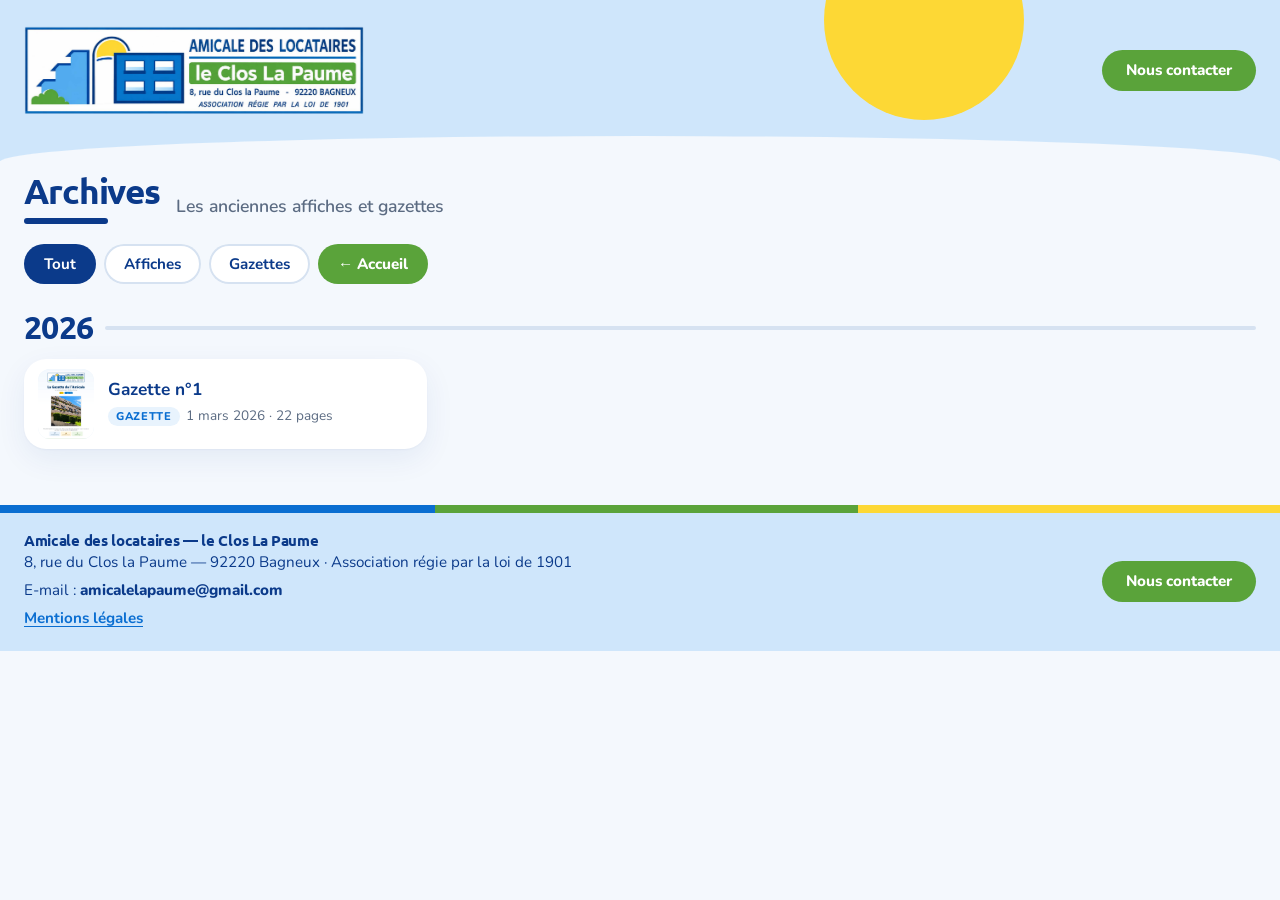
==== archives.html @ c281f666 "Mise à jour du site – 10/11/2026 13:58" ====
<!doctype html>
<html lang="fr">
<head>
  <meta charset="utf-8">
  <meta name="viewport" content="width=device-width, initial-scale=1">
  <title>Archives – Amicale des locataires Le Clos La Paume</title>
  <meta name="description" content="Archives du site de l'Amicale des locataires du Clos La Paume : anciennes affiches et gazettes.">
  <link rel="icon" type="image/png" sizes="32x32" href="assets/icone-32.png?v=2">
  <link rel="icon" type="image/png" sizes="512x512" href="assets/icone.png?v=2">
  <link rel="apple-touch-icon" href="assets/icone-180.png?v=2">
  <link rel="preconnect" href="https://fonts.googleapis.com">
  <link rel="preconnect" href="https://fonts.gstatic.com" crossorigin>
  <link href="https://fonts.googleapis.com/css2?family=Ubuntu:wght@500;700&family=Nunito:wght@400;600;700;800&display=swap" rel="stylesheet">
  <link rel="stylesheet" href="style.css?v=25">
</head>
<body>
  <header class="site-header site-header-compact">
    <div class="header-sky" aria-hidden="true"><span class="sun"></span></div>
    <div class="wrap">
      <a class="logo-card logo-lien" href="index.html" aria-label="Retour à l'accueil du site">
        <img src="assets/logo.png?v=transp1" alt="Amicale des locataires le Clos La Paume – Bagneux" width="1600" height="534">
      </a>
      <button class="btn btn-contact header-contact" id="contact-nav" type="button">Nous contacter</button>
    </div>
  </header>

  <main class="page-archives wrap">
    <div class="archives-haut">
      <div class="archives-titre">
    <div class="section-head">
      <h1 class="pill pill-navy">Archives</h1>
      <p class="section-note">Les anciennes affiches et gazettes</p>
    </div>
    <div class="filtres" role="tablist" aria-label="Filtrer les archives">
      <button class="filtre is-active" data-filtre="tout" role="tab" aria-selected="true">Tout</button>
      <button class="filtre" data-filtre="affiche" role="tab" aria-selected="false">Affiches</button>
      <button class="filtre" data-filtre="gazette" role="tab" aria-selected="false">Gazettes</button>
      <a class="btn btn-contact btn-filtre" href="index.html">&larr; Accueil</a>
    </div>
      </div>
    </div>

    <div id="liste-archives"></div>
  </main>

  <footer class="footer">
    <div class="wrap footer-inner">
      <div>
        <p class="footer-name">Amicale des locataires — le Clos La Paume</p>
        <p>8, rue du Clos la Paume — 92220 Bagneux · Association régie par la loi de 1901</p>
        <p class="footer-mail">E-mail : <span class="email-texte">amicalelapaume@gmail.com</span></p>
        <p class="footer-liens"><a href="mentions-legales.html">Mentions légales</a></p>
      </div>
      <button class="btn btn-contact" id="contact-footer" type="button">Nous contacter</button>
    </div>
  </footer>

  <dialog id="viewer" class="viewer" aria-label="Lecteur de document">
    <div class="viewer-barre">
      <nav class="viewer-nav" aria-label="Navigation du site">
        <a class="viewer-btn viewer-accueil" href="index.html">&larr; Accueil</a>
      </nav>
      <p class="viewer-titre" id="viewer-titre"></p>
      <span class="viewer-compteur" id="viewer-compteur" aria-live="polite"></span>
      <button class="viewer-btn" id="viewer-zoom" type="button" aria-pressed="false">
        <svg viewBox="0 0 24 24" width="18" height="18" aria-hidden="true" fill="currentColor"><path d="M10 4a6 6 0 0 1 4.8 9.6l4.8 4.8-1.4 1.4-4.8-4.8A6 6 0 1 1 10 4Zm0 2a4 4 0 1 0 0 8 4 4 0 0 0 0-8Zm-1 1.5h2V9h1.5v2H11v1.5H9V11H7.5V9H9V7.5Z"/></svg>
        <span class="viewer-long">Zoom</span>
      </button>
      <select class="viewer-btn viewer-niveau" id="viewer-niveau" aria-label="Niveau de zoom">
        <option value="0">Ajusté</option>
        <option value="100">100 %</option>
        <option value="125">125 %</option>
        <option value="150">150 %</option>
        <option value="200">200 %</option>
        <option value="250">250 %</option>
        <option value="300">300 %</option>
        <option value="400">400 %</option>
      </select>
      <a class="viewer-btn" id="viewer-pdf" href="#" download hidden aria-label="Télécharger le PDF"><span class="viewer-long">Télécharger (</span>PDF<span class="viewer-long">)</span></a>
      <button class="viewer-btn viewer-fermer" id="viewer-fermer" type="button" aria-label="Fermer le lecteur">&times;</button>
    </div>
    <div class="viewer-scene">
      <button class="car-fleche car-prec viewer-fleche" id="viewer-prec" type="button" aria-label="Page précédente">&#8249;</button>
      <div class="viewer-defile" id="viewer-defile"><img id="viewer-img" alt="" decoding="async"></div>
      <button class="car-fleche car-suiv viewer-fleche" id="viewer-suiv" type="button" aria-label="Page suivante">&#8250;</button>
    </div>
    <div class="viewer-vignettes" id="viewer-vignettes" aria-label="Pages du document" hidden></div>
  </dialog>


  <dialog id="contact-fenetre" class="contact-fenetre" aria-labelledby="contact-titre">
    <button class="fermer" type="button" aria-label="Fermer">×</button>
    <h2 id="contact-titre">Nous contacter</h2>
    <p>Écrivez à l'amicale à cette adresse&nbsp;:</p>
    <div class="email-boite">
      <input id="contact-email" class="email-champ" type="text" readonly value="amicalelapaume@gmail.com" aria-label="Adresse e-mail de l'amicale">
      <button id="contact-copier" class="btn btn-primary" type="button">Copier</button>
    </div>
    <p id="contact-copie-ok" class="copie-ok" role="status" aria-live="polite"></p>
    <a id="contact-ecrire" class="btn btn-contact" href="mailto:amicalelapaume@gmail.com">Écrire un e-mail</a>
    <p class="contact-aide">Le bouton « Écrire un e-mail » ouvre votre messagerie. Si rien ne se passe, copiez l'adresse et collez-la dans votre messagerie habituelle (Gmail, Outlook…).</p>
  </dialog>

  <script src="data/content.js?v=20261105175135"></script>
  <script src="commun.js?v=9"></script>
  <script src="visionneuse.js?v=11"></script>
  <script src="contact.js?v=11"></script>
  <script src="archives.js?v=11"></script>
</body>
</html>
---- style.css ----
/* Amicale des locataires – le Clos La Paume
   Couleurs reprises du logo */
:root {
  --navy: #0b3a8a;
  --navy-deep: #082a66;
  --blue: #0a6ed1;
  --sky: #5aa9e9;
  --sky-pale: #e8f3fd;
  --green: #5aa33a;
  --green-deep: #468a2a;
  --sun: #fdd835;
  --ink: #16233b;
  --muted: #5b6b82;
  --bg: #f6f9fd;
  --card: #ffffff;
  --line: #dbe6f3;
  --radius: 18px;
  --shadow: 0 1px 2px rgba(11, 58, 138, .06), 0 8px 24px rgba(11, 58, 138, .08);
  --shadow-hover: 0 2px 4px rgba(11, 58, 138, .08), 0 16px 40px rgba(11, 58, 138, .16);
}

* { box-sizing: border-box; }
html { scroll-behavior: smooth; scroll-padding-top: 84px; }
body {
  margin: 0;
  font-family: "Nunito", system-ui, -apple-system, "Segoe UI", sans-serif;
  color: var(--ink);
  background: var(--bg);
  line-height: 1.6;
  -webkit-font-smoothing: antialiased;
}
img { max-width: 100%; display: block; }
a { color: var(--blue); }
h1, h2, h3 { font-family: "Ubuntu", "Nunito", sans-serif; line-height: 1.2; margin: 0; }
.wrap { width: min(1160px, 100% - 32px); margin-inline: auto; }

.skip { position: absolute; left: -999px; top: 8px; background: var(--navy); color: #fff; padding: 8px 14px; border-radius: 8px; z-index: 100; }
.skip:focus { left: 8px; }

/* ---------- En-tête ---------- */
.site-header {
  position: relative;
  padding: 40px 0 36px;
  background: linear-gradient(180deg, #d9ecfc 0%, #eef6fe 60%, var(--bg) 100%);
  overflow: hidden;
}
.header-sky { position: absolute; inset: 0; pointer-events: none; }
.sun {
  position: absolute; right: -80px; top: -110px; width: 320px; height: 320px; border-radius: 50%;
  background: radial-gradient(circle, rgba(253, 216, 53, .55) 0%, rgba(253, 216, 53, .18) 45%, transparent 70%);
}
.logo-card {
  position: relative;
  margin: 0 auto;
  max-width: 980px;
  background: #fff;
  border-radius: 22px;
  padding: clamp(10px, 2vw, 18px);
  box-shadow: var(--shadow);
}
.logo-card img { width: 100%; height: auto; }

/* ---------- Navigation ---------- */
.nav {
  position: sticky; top: 0; z-index: 20;
  background: rgba(255, 255, 255, .86);
  backdrop-filter: saturate(1.4) blur(12px);
  -webkit-backdrop-filter: saturate(1.4) blur(12px);
  border-bottom: 1px solid var(--line);
}
.nav-inner { display: flex; align-items: center; justify-content: space-between; gap: 12px; min-height: 64px; }
.nav-links { display: flex; gap: 4px; list-style: none; margin: 0; padding: 0; flex-wrap: wrap; }
.nav-links a {
  display: block; padding: 8px 14px; border-radius: 999px;
  font-weight: 700; color: var(--navy); text-decoration: none;
  transition: background .2s, color .2s;
}
.nav-links a:hover, .nav-links a.is-current { background: var(--sky-pale); color: var(--blue); }

.btn {
  display: inline-flex; align-items: center; gap: 8px;
  padding: 10px 18px; border-radius: 999px; border: 0;
  font: 800 .95rem/1 "Nunito", sans-serif; text-decoration: none; cursor: pointer;
  transition: transform .15s, box-shadow .2s, background .2s;
}
.btn svg { width: 18px; height: 18px; fill: currentColor; }
.btn-contact { background: var(--green); color: #fff; box-shadow: 0 6px 16px rgba(90, 163, 58, .35); white-space: nowrap; }
.btn-contact:hover { background: var(--green-deep); transform: translateY(-1px); }
.btn-light { background: #fff; color: var(--navy); box-shadow: none; }
.btn-light:hover { background: var(--sun); color: var(--navy-deep); }
.btn-outline { background: transparent; color: var(--navy); box-shadow: inset 0 0 0 2px var(--line); }
.btn-outline:hover { box-shadow: inset 0 0 0 2px var(--blue); color: var(--blue); }
.btn-primary { background: var(--blue); color: #fff; }
.btn-primary:hover { background: var(--navy); }
:focus-visible { outline: 3px solid var(--sun); outline-offset: 2px; }

/* ---------- Bandeau ---------- */
.bandeau {
  background: var(--sun); color: var(--navy-deep);
  text-align: center; font-weight: 800; padding: 10px 16px;
}

/* ---------- Accueil ---------- */
.intro { margin-top: 36px; }
.intro-card {
  background: var(--card); border-radius: var(--radius); box-shadow: var(--shadow);
  padding: clamp(22px, 4vw, 40px);
  border-left: 6px solid var(--green);
}
.intro-card h2 { color: var(--navy); font-size: clamp(1.5rem, 3vw, 2rem); }
.intro-sub { margin: 6px 0 0; color: var(--blue); font-weight: 700; font-size: 1.1rem; }
.intro-sub:empty { display: none; }
.intro-texte { margin-top: 14px; color: var(--ink); max-width: 75ch; }
.intro-texte p { margin: 0 0 .8em; }
.intro-texte p:last-child { margin-bottom: 0; }

/* ---------- Sections ---------- */
.section { padding: 56px 0; }
.section.wrap { padding-inline: 0; }
.section-tint { background: linear-gradient(180deg, var(--sky-pale), #f3f8fe); }
.section-head { display: flex; align-items: baseline; flex-wrap: wrap; gap: 8px 16px; margin-bottom: 28px; }
.pill {
  display: inline-block; color: #fff; font-size: clamp(1.4rem, 3vw, 1.9rem);
  padding: 8px 22px 10px; border-radius: 14px;
}
.pill-green { background: var(--green); }
.pill-blue { background: var(--blue); }
.pill-navy { background: var(--navy); }
.pill-important { background: var(--sun); color: var(--navy-deep); }
.section-note { margin: 0; color: var(--muted); font-weight: 600; }

.vide {
  background: var(--card); border: 2px dashed var(--line); border-radius: var(--radius);
  padding: 32px; text-align: center; color: var(--muted); font-weight: 600;
}

/* ---------- Affiches : ouvertes, les unes sous les autres ---------- */
.liste-affiches { display: flex; flex-direction: column; align-items: center; gap: 40px; }
.affiche {
  width: 100%; max-width: 900px;
  background: var(--card); border-radius: 22px; box-shadow: var(--shadow);
  overflow: hidden;
}
.affiche-tete { padding: 20px 24px 16px; border-top: 6px solid var(--green); }
.affiche-tete h3 { font-size: clamp(1.25rem, 2.6vw, 1.6rem); color: var(--navy); margin-top: 2px; }
.affiche-tete p { margin: 6px 0 0; color: var(--muted); }
.affiche-visuel { background: #eef4fb; display: flex; flex-direction: column; gap: 6px; }
.affiche-page { display: block; width: 100%; padding: 0; border: 0; background: none; cursor: zoom-in; }
.affiche-page img { width: 100%; height: auto; display: block; }
.affiche-objet { display: block; width: 100%; height: min(1200px, 130vw); border: 0; }
.affiche-pdf {
  display: flex; flex-direction: column; align-items: center; justify-content: center; gap: 10px;
  min-height: 260px; text-decoration: none; font-weight: 800; color: var(--navy);
}
.affiche-actions { display: flex; flex-wrap: wrap; gap: 10px; padding: 14px 24px 18px; }
.btn-ecran svg { width: 18px; height: 18px; }
.date { font-size: .85rem; font-weight: 700; color: var(--green-deep); text-transform: uppercase; letter-spacing: .04em; }

/* ---------- Flèches (visualiseur) ---------- */
.car-fleche {
  position: absolute; top: 50%; transform: translateY(-50%); z-index: 2;
  width: 48px; height: 48px; border-radius: 50%; border: 0; cursor: pointer;
  background: rgba(255, 255, 255, .94); color: var(--navy); font: 400 2rem/1 "Nunito", sans-serif;
  padding: 0 0 4px; box-shadow: 0 4px 14px rgba(11, 58, 138, .28);
  transition: background .2s, opacity .2s, transform .15s;
}
.car-fleche:hover:not(:disabled) { background: var(--sun); }
.car-fleche:active:not(:disabled) { transform: translateY(-50%) scale(.94); }
.car-fleche:disabled { opacity: .3; cursor: default; }
.car-prec { left: 12px; }
.car-suiv { right: 12px; }

/* ---------- Visualiseur plein écran ---------- */
html.viewer-ouvert { overflow: hidden; }
.viewer {
  border: 0; padding: 0; margin: 0; width: 100vw; max-width: none; height: 100vh; height: 100dvh; max-height: none;
  background: #071a3d; color: #fff; overflow: hidden;
}
.viewer[open] { display: flex; flex-direction: column; }
.viewer::backdrop { background: #071a3d; }
.viewer-barre { flex: none; display: flex; align-items: center; gap: 10px; padding: 10px 14px; background: var(--navy-deep); }
.viewer-titre { flex: 1; min-width: 0; margin: 0; font: 700 1.05rem "Ubuntu", sans-serif; white-space: nowrap; overflow: hidden; text-overflow: ellipsis; }
.viewer-compteur { font-weight: 800; color: var(--sun); white-space: nowrap; }
.viewer-btn {
  display: inline-flex; align-items: center; gap: 6px; flex: none; cursor: pointer; text-decoration: none;
  font: 800 .88rem/1 "Nunito", sans-serif; color: #fff; background: rgba(255, 255, 255, .14);
  border: 0; border-radius: 999px; padding: 10px 14px; transition: background .2s;
}
.viewer-nav { flex: none; display: flex; gap: 6px; }
.viewer-btn:hover { background: rgba(255, 255, 255, .26); }
.viewer-btn[aria-pressed="true"] { background: var(--sun); color: var(--navy-deep); }
.viewer-btn[hidden] { display: none; }
.viewer-fermer { width: 40px; height: 40px; padding: 0 0 3px; justify-content: center; font-size: 1.7rem; }
.viewer-scene { position: relative; flex: 1; min-height: 0; display: flex; }
.viewer-defile {
  flex: 1; min-width: 0; min-height: 0; overflow: auto; display: flex; align-items: center; justify-content: center;
  padding: 12px 68px; -webkit-overflow-scrolling: touch;
}
.viewer-defile img {
  display: block; max-width: 100%; max-height: 100%; width: auto; height: auto; object-fit: contain;
  background: #fff; border-radius: 4px; box-shadow: 0 10px 40px rgba(0, 0, 0, .45); cursor: zoom-in;
}
.viewer.zoom .viewer-defile { display: block; }
.viewer.zoom .viewer-defile img { max-width: none; max-height: none; width: calc(var(--zoom, 200) * 1%); cursor: zoom-out; margin: 0 auto; }
.viewer-niveau { appearance: auto; padding: 9px 10px; }
.viewer-niveau option { color: #000; }
.viewer-fleche { width: 52px; height: 52px; font-size: 2.2rem; }
.viewer-fleche[hidden] { display: none; }
.viewer .car-prec { left: 10px; }
.viewer .car-suiv { right: 10px; }
.viewer-vignettes { flex: none; display: flex; gap: 8px; overflow-x: auto; padding: 8px 14px; background: var(--navy-deep); }
.viewer-vignettes[hidden] { display: none; }
.viewer-vignettes button {
  flex: none; width: 44px; height: 60px; padding: 0; overflow: hidden; cursor: pointer;
  border: 3px solid transparent; border-radius: 6px; background: #fff; opacity: .65; transition: opacity .2s, border-color .2s;
}
.viewer-vignettes button:hover { opacity: 1; }
.viewer-vignettes button.is-active { border-color: var(--sun); opacity: 1; }
.viewer-vignettes img { width: 100%; height: 100%; object-fit: cover; object-position: top; display: block; }

/* ---------- Gazette ---------- */
.gazette-une {
  display: grid; grid-template-columns: auto 1fr; gap: 28px; align-items: center;
  background: var(--card); border-radius: 22px; box-shadow: var(--shadow);
  padding: clamp(20px, 3vw, 32px); margin-bottom: 24px;
}
.gazette-badge {
  font-size: .8rem; font-weight: 800; text-transform: uppercase; letter-spacing: .08em;
  color: var(--navy-deep); background: var(--sun); padding: 4px 10px; border-radius: 999px;
  display: inline-block; margin-bottom: 8px;
}
.gazette-une h3 { font-size: clamp(1.3rem, 3vw, 1.8rem); color: var(--navy); }
.gazette-couv, .gazette-mini {
  display: block; padding: 0; border: 0; background: #fff; cursor: pointer; overflow: hidden; flex: none;
  box-shadow: 0 10px 24px rgba(11, 58, 138, .22); border-top: 8px solid var(--blue);
  transition: transform .2s, box-shadow .2s;
}
.gazette-couv { width: 150px; border-radius: 10px; }
.gazette-mini { width: 64px; border-radius: 6px; border-top-width: 5px; }
.gazette-couv:hover, .gazette-mini:hover { transform: translateY(-3px) rotate(-1deg); box-shadow: 0 14px 30px rgba(11, 58, 138, .3); }
.gazette-couv img, .gazette-mini img { width: 100%; height: auto; display: block; }
.gazette .liens { flex-wrap: wrap; }
.lien-bouton { white-space: nowrap; padding: 0; border: 0; background: none; font: inherit; font-weight: 700; color: var(--blue); cursor: pointer; }
.lien-bouton:hover { text-decoration: underline; }
.gazette-une p { margin: 8px 0 0; color: var(--muted); }
.actions { display: flex; flex-wrap: wrap; gap: 10px; margin-top: 16px; }
.journal {
  width: 120px; aspect-ratio: 3 / 4; border-radius: 10px; position: relative;
  background: #fff; box-shadow: 0 10px 24px rgba(11, 58, 138, .18);
  border-top: 14px solid var(--blue); display: grid; place-items: center; color: var(--navy);
  font: 700 1.6rem "Ubuntu", sans-serif;
}
.journal::after {
  content: ""; position: absolute; left: 14px; right: 14px; bottom: 16px; height: 22px;
  background: repeating-linear-gradient(180deg, var(--line) 0 3px, transparent 3px 8px);
}
.journal small { position: absolute; top: 8px; font: 800 .6rem "Nunito", sans-serif; letter-spacing: .1em; color: var(--green-deep); }
.grid-gazettes { display: grid; grid-template-columns: repeat(auto-fill, minmax(240px, 1fr)); gap: 18px; }
.gazette {
  background: var(--card); border-radius: var(--radius); box-shadow: var(--shadow);
  padding: 18px; display: flex; gap: 14px; align-items: flex-start;
  transition: transform .2s, box-shadow .2s;
}
.gazette:hover { transform: translateY(-2px); box-shadow: var(--shadow-hover); }
.gazette .journal { width: 56px; border-top-width: 8px; font-size: .95rem; border-radius: 6px; flex: none; }
.gazette .journal::after, .gazette .journal small { display: none; }
.gazette h3 { font-size: 1.02rem; color: var(--navy); }
.gazette .liens { display: flex; gap: 12px; margin-top: 6px; font-weight: 700; font-size: .92rem; }
.gazette .liens a { text-decoration: none; }
.gazette .liens a:hover { text-decoration: underline; }

/* ---------- Archives ---------- */
.filtres { display: flex; gap: 8px; margin-bottom: 22px; flex-wrap: wrap; }
.filtre {
  font: 700 .95rem "Nunito", sans-serif; padding: 8px 16px; border-radius: 999px; cursor: pointer;
  border: 2px solid var(--line); background: #fff; color: var(--navy);
}
.filtre.is-active { background: var(--navy); border-color: var(--navy); color: #fff; }
.annee { margin: 26px 0 12px; font-size: 1.1rem; color: var(--navy); display: flex; align-items: center; gap: 12px; }
.annee::after { content: ""; flex: 1; height: 2px; background: var(--line); }
.liste-archives { display: grid; grid-template-columns: repeat(auto-fill, minmax(300px, 1fr)); gap: 12px; }
.archive {
  display: flex; align-items: center; gap: 14px; background: var(--card);
  border-radius: 14px; padding: 10px 14px; box-shadow: var(--shadow);
  text-decoration: none; color: inherit; transition: box-shadow .2s;
}
.archive:hover { box-shadow: var(--shadow-hover); }
.archive-vignette {
  width: 48px; height: 60px; border-radius: 8px; flex: none; overflow: hidden;
  background: var(--sky-pale); display: grid; place-items: center; color: var(--navy);
  font: 800 .7rem "Nunito", sans-serif;
}
.archive-vignette img { width: 100%; height: 100%; object-fit: cover; }
.archive-vignette.is-gazette { background: var(--blue); color: #fff; }
.archive strong { display: block; color: var(--navy); line-height: 1.3; }
.archive .meta { font-size: .85rem; color: var(--muted); }
.tag { font-size: .7rem; font-weight: 800; text-transform: uppercase; letter-spacing: .06em; padding: 2px 8px; border-radius: 999px; margin-right: 6px; }
.tag-affiche { background: #e4f3dc; color: var(--green-deep); }
.tag-gazette { background: var(--sky-pale); color: var(--blue); }

/* ---------- Pied de page ---------- */
.footer { background: var(--navy); color: #dbe7fb; padding: 36px 0; margin-top: 24px; }
.footer-inner { display: flex; justify-content: space-between; align-items: center; gap: 20px; flex-wrap: wrap; }
.footer p { margin: 2px 0; }
.footer-name { font: 700 1.1rem "Ubuntu", sans-serif; color: #fff; }
.footer-small { font-size: .9rem; opacity: .85; }
.footer-small:empty { display: none; }

/* ---------- Fenêtre « Nous contacter » ---------- */
.footer-mail { margin-top: 8px !important; }
.footer-mail .email-texte { font-weight: 800; color: #fff; user-select: all; -webkit-user-select: all; }
.contact-fenetre {
  width: min(480px, calc(100% - 32px)); border: 0; border-radius: 22px; padding: 28px 26px 24px;
  box-shadow: 0 24px 70px rgba(8, 26, 60, .35); color: var(--ink); overflow: visible;
  border-top: 8px solid var(--green);
}
.contact-fenetre::backdrop { background: rgba(8, 26, 60, .6); }
.contact-fenetre h2 { color: var(--navy); font-size: 1.5rem; margin-bottom: 6px; }
.contact-fenetre p { margin: 6px 0; }
.email-boite { display: flex; gap: 8px; margin: 12px 0 4px; flex-wrap: wrap; }
.email-champ {
  flex: 1 1 200px; min-width: 0; font: 800 1.1rem "Nunito", sans-serif; color: var(--navy);
  background: var(--sky-pale); border: 2px solid var(--line); border-radius: 12px; padding: 10px 12px;
  user-select: all; -webkit-user-select: all;
}
.email-champ:focus { outline: none; border-color: var(--blue); }
.copie-ok { min-height: 1.4em; font-weight: 700; color: var(--green-deep); font-size: .92rem; }
.contact-fenetre .btn-contact { margin-top: 6px; }
.contact-aide { font-size: .85rem; color: var(--muted); margin-top: 14px !important; }
.fermer {
  position: absolute; top: 10px; right: 10px; width: 38px; height: 38px; border-radius: 50%;
  border: 0; background: var(--sky-pale); color: var(--navy); font-size: 1.5rem; line-height: 1; cursor: pointer;
}
.fermer:hover { background: var(--line); }

/* ---------- Page mentions légales ---------- */
.site-header-compact { padding: 22px 0 18px; }
.logo-lien { display: block; max-width: 520px; }
.nav-retour { font-weight: 800; color: var(--navy); text-decoration: none; padding: 8px 14px; border-radius: 999px; }
.nav-retour:hover { background: var(--sky-pale); color: var(--blue); }
.legal { padding: 40px 0 24px; max-width: 860px; }
.legal .pill { margin-bottom: 8px; }
.legal-maj { margin: 0 0 22px; color: var(--muted); font-weight: 600; }
.legal-bloc { background: var(--card); border-radius: var(--radius); box-shadow: var(--shadow); padding: 22px 26px; margin-bottom: 18px; border-left: 6px solid var(--green); }
.legal-bloc h2 { font-size: 1.25rem; color: var(--navy); margin-bottom: 10px; }
.legal-bloc p { margin: 0 0 .7em; }
.legal-bloc p:last-child { margin-bottom: 0; }
.legal-liste { margin: 0 0 .8em; padding-left: 1.2em; }
.legal-liste li { margin: .25em 0; }

/* ---------- Pied de page : liens ---------- */
.footer-liens { margin-top: 10px !important; }
.footer-liens a { color: #dbe7fb; font-weight: 700; text-underline-offset: 3px; }
.footer-liens a:hover { color: var(--sun); }

/* ---------- Mobile ---------- */
@media (max-width: 640px) {
  .site-header { padding: 20px 0 22px; }
  .nav-inner { min-height: 56px; }
  .nav-links a { padding: 6px 10px; font-size: .92rem; }
  .gazette-une { grid-template-columns: 1fr; }
  .gazette-une .journal { width: 90px; }
  .liste-archives { grid-template-columns: 1fr; }
  .affiche-tete { padding: 16px 16px 12px; }
  .car-fleche { width: 42px; height: 42px; font-size: 1.7rem; }
  .car-prec { left: 6px; }
  .car-suiv { right: 6px; }
  .viewer-barre { gap: 8px; padding: 8px 10px; flex-wrap: wrap; }
  .viewer-nav { width: 100%; gap: 5px; }
  .viewer-nav .viewer-btn { padding: 8px 10px; font-size: .82rem; }
  .viewer-titre { font-size: .95rem; }
  .viewer-btn { padding: 9px 11px; }
  .viewer-long { display: none; }
  .viewer-defile { padding: 8px; }
  .viewer .viewer-fleche { width: 42px; height: 42px; font-size: 1.8rem; background: rgba(255, 255, 255, .8); }
  .viewer .car-prec { left: 6px; }
  .viewer .car-suiv { right: 6px; }
  .gazette-couv { width: 120px; }
  .affiche-actions { padding: 12px 16px 16px; }
}
@media (max-width: 480px) {
  .nav-links a { padding: 6px 8px; }
  #contact-nav { padding: 10px; }
  #contact-nav .lbl { position: absolute; width: 1px; height: 1px; overflow: hidden; clip: rect(0 0 0 0); }
}
@media (prefers-reduced-motion: reduce) {
  html { scroll-behavior: auto; }
  * { transition: none !important; }
}


/* ---------- Information importante ---------- */
.important { padding-top: 28px; }
.important .liste-affiches {
  background: linear-gradient(135deg, #fff8cf, #ffeb7a); border: 2px solid var(--sun);
  border-radius: 28px; padding: 22px; box-shadow: var(--shadow);
}
.important .affiche-tete { border-top-color: var(--sun); }

/* ---------- Lien vers les archives ---------- */
.archives-carte {
  display: flex; align-items: center; gap: 18px; flex-wrap: wrap; text-decoration: none;
  background: var(--navy); color: #fff; border-radius: 22px; padding: 20px 26px; box-shadow: var(--shadow);
  transition: transform .15s, box-shadow .2s;
}
.archives-carte:hover { transform: translateY(-2px); box-shadow: var(--shadow-hover); }
.archives-carte .pill { background: var(--sun); color: var(--navy-deep); }
.archives-texte { display: flex; flex-direction: column; flex: 1; min-width: 220px; gap: 2px; }
.archives-texte span { color: #dbe7fb; font-size: .92rem; }
.archives-fleche { font-size: 1.8rem; font-weight: 800; color: var(--sun); }

/* ---------- Page Archives ---------- */
.page-archives { padding-top: 28px; padding-bottom: 50px; min-height: 55vh; }
.nav-retour { font-weight: 800; color: var(--navy); text-decoration: none; }
.nav-retour:hover { color: var(--blue); }
@media (max-width: 640px) {
  .important .liste-affiches { padding: 10px; border-radius: 20px; }
}

.affiche-canvas { display: block; width: 100%; height: auto; }
.affiche-chargement { padding: 40px 20px; text-align: center; color: var(--muted); font-weight: 700; }
.nav-links a.is-current { background: var(--sky); color: var(--blue); }
.nav-links a.nav-important { background: var(--sun); color: var(--navy-deep); }
.nav-links a.nav-important:hover { background: #ffe34d; }


/* =====================================================================
   Design v2
   ===================================================================== */
/* En-tête compact */
.site-header { padding: 22px 0 18px; }
.site-header .logo-card { max-width: 520px; padding: 10px 14px; border-radius: 18px; }
.sun { width: 260px; height: 260px; top: -100px; }

/* Titres de section : texte + filet de couleur */
.pill {
  background: none !important; color: var(--navy) !important; padding: 0; border-radius: 0;
  font-weight: 700; letter-spacing: -.01em;
}
.pill::after { content: ""; display: block; width: 64px; height: 5px; border-radius: 3px; margin-top: 8px; background: var(--navy); }
.pill-green::after { background: var(--green); }
.pill-blue::after { background: var(--blue); }
.pill-navy::after { background: var(--navy); }
.pill-important::after { background: var(--sun); width: 88px; }
.section-head { align-items: flex-end; margin-bottom: 26px; }
.section-note { padding-bottom: 4px; }

/* Bienvenue en deux colonnes */
.intro { margin-top: 28px; }
.intro-grid { display: grid; grid-template-columns: minmax(0, 1.6fr) minmax(280px, 1fr); gap: 22px; align-items: stretch; }
.intro-aside { display: flex; flex-direction: column; gap: 16px; }
.aside-card {
  background: var(--card); border-radius: var(--radius); box-shadow: var(--shadow);
  padding: 20px 22px; border-top: 5px solid var(--blue);
}
.aside-card h3 { color: var(--navy); font-size: 1.15rem; margin-bottom: 6px; }
.aside-contact { border-top-color: var(--green); }
.aside-mail { margin: 0 0 12px; font-weight: 800; color: var(--blue); word-break: break-all; user-select: all; -webkit-user-select: all; }
.aside-gazette { display: flex; gap: 16px; align-items: center; flex: 1; }
.aside-gazette[hidden] { display: none; }
.aside-gazette p { margin: 4px 0 12px; color: var(--muted); font-size: .92rem; }
.aside-couv {
  flex: none; width: 92px; padding: 0; border: 0; background: #fff; cursor: pointer; overflow: hidden;
  border-radius: 8px; border-top: 6px solid var(--blue); box-shadow: 0 8px 20px rgba(11, 58, 138, .25);
  transition: transform .2s;
}
.aside-couv:hover { transform: translateY(-3px) rotate(-1deg); }
.aside-couv img { width: 100%; height: auto; display: block; }
.aside-gazette .gazette-badge { margin-bottom: 4px; }

/* Affiches plus posées */
.affiche {
  max-width: 780px; overflow: clip; border: 1px solid var(--line);
  box-shadow: 0 1px 2px rgba(11, 58, 138, .05), 0 14px 34px rgba(11, 58, 138, .10);
}
.affiche-actions {
  position: sticky; bottom: 0; z-index: 3;
  background: rgba(255, 255, 255, .94); backdrop-filter: blur(8px); -webkit-backdrop-filter: blur(8px);
  border-top: 1px solid var(--line); padding: 12px 20px;
}
.liste-affiches { gap: 44px; }

/* Apparition douce */
@media (prefers-reduced-motion: no-preference) {
  .reveal { opacity: 0; transform: translateY(16px); transition: opacity .6s ease, transform .6s ease; }
  .reveal.is-visible { opacity: 1; transform: none; }
}

/* Pied de page : bande aux couleurs du logo */
.footer { position: relative; padding-top: 44px; margin-top: 40px; }
.footer::before {
  content: ""; position: absolute; left: 0; right: 0; top: 0; height: 6px;
  background: linear-gradient(90deg, var(--blue) 0 34%, var(--green) 34% 67%, var(--sun) 67% 100%);
}

@media (max-width: 820px) {
  .intro-grid { grid-template-columns: 1fr; }
  .site-header .logo-card { max-width: 380px; }
  .aside-gazette { flex: none; }
}
.aside-gazette .btn { margin: 0 6px 6px 0; }
.aside-gazette > div { min-width: 0; }
.archives-contact { margin-top: 48px; max-width: 440px; }

/* Archives : titre à gauche, encart contact à droite */
.archives-haut { display: grid; grid-template-columns: minmax(0, 1fr); gap: 24px; align-items: start; margin-bottom: 8px; }
.archives-haut .section-head { margin-bottom: 20px; }
.archives-haut .filtres { margin-bottom: 0; }
@media (max-width: 820px) { .archives-haut { grid-template-columns: 1fr; } }

/* Bouton « Nous contacter » à droite de la barre de liens */
.nav-contact { flex: none; margin-left: auto; padding: 10px 20px; font-size: .95rem; cursor: pointer; border: 0; }
@media (max-width: 480px) { .nav-contact { padding: 8px 12px; font-size: .85rem; } }

/* Texte de secours quand le logo est supprime */
.logo-card .logo-texte { display: block; padding: 6px 4px; font-family: Ubuntu, sans-serif; font-weight: 700; font-size: 1.5rem; color: #0b3a8a; line-height: 1.2; }


/* =====================================================================
   Design v3 – version modernisée (surcharge : tout se règle ici)
   ===================================================================== */
:root {
  --radius: 26px;
  --bg: #f4f8fd;
  --shadow: 0 1px 2px rgba(11, 58, 138, .04), 0 10px 30px rgba(11, 58, 138, .07);
  --shadow-hover: 0 2px 6px rgba(11, 58, 138, .06), 0 22px 50px rgba(11, 58, 138, .16);
  --ease: cubic-bezier(.2, .7, .2, 1);
}
body { font-size: 1.08rem; background: var(--bg); }
h1, h2, h3 { letter-spacing: -.02em; }
.wrap { width: min(1180px, 100% - 40px); }

/* ---------- En-tête : grand aplat marine, soleil et colline du logo ---------- */
.site-header, .site-header-compact {
  background: var(--navy); padding: clamp(36px, 6vw, 72px) 0 clamp(64px, 9vw, 120px);
}
.site-header::before {            /* colline verte */
  content: ""; position: absolute; left: -6vw; bottom: -25vw; width: 34vw; height: 34vw; border-radius: 50%;
  background: var(--green); pointer-events: none;
}
.site-header::after {             /* vague claire qui rejoint la page */
  content: ""; position: absolute; left: 0; right: 0; bottom: -1px; height: clamp(28px, 5vw, 56px);
  background: var(--bg); border-radius: 50% 50% 0 0 / 100% 100% 0 0; pointer-events: none;
}
.sun {
  right: 6%; top: -90px; width: clamp(180px, 26vw, 340px); height: clamp(180px, 26vw, 340px);
  background: var(--sun); opacity: 1;
}
.site-header .logo-card, .site-header-compact .logo-card {
  max-width: 640px; margin: 0; padding: clamp(14px, 2.2vw, 24px); border-radius: 30px;
  box-shadow: 0 30px 60px rgba(4, 20, 60, .35);
}
.site-header-compact .logo-card { max-width: 520px; }
.logo-lien { transition: transform .3s var(--ease); }
.logo-lien:hover { transform: translateY(-3px); }

/* ---------- Navigation flottante ---------- */
.nav {
  top: 10px; z-index: 30; background: transparent; border: 0; backdrop-filter: none; -webkit-backdrop-filter: none;
  margin-top: -34px; pointer-events: none;
}
.nav-inner {
  pointer-events: auto; min-height: 60px; padding: 6px 8px 6px 10px; border-radius: 999px;
  background: rgba(255, 255, 255, .92); backdrop-filter: blur(14px); -webkit-backdrop-filter: blur(14px);
  box-shadow: 0 10px 34px rgba(11, 58, 138, .16);
}
.nav-links a { padding: 10px 18px; transition: background .25s, color .25s; }
.nav-links a:hover { background: var(--sky-pale); color: var(--blue); }
.nav-links a.is-current { background: var(--navy); color: #fff; }
.nav-links a.nav-important { background: var(--sun); color: var(--navy-deep); }
.btn { padding: 13px 24px; transition: transform .25s var(--ease), box-shadow .25s, background .2s, color .2s; }
.btn:active { transform: scale(.97); }
.btn-contact { box-shadow: none; }
.btn-contact:hover { transform: translateY(-2px); box-shadow: 0 10px 22px rgba(90, 163, 58, .35); }
.btn-primary:hover { transform: translateY(-2px); box-shadow: 0 10px 22px rgba(11, 58, 138, .28); }
.nav-contact { padding: 12px 24px; }

.bandeau { font-size: 1.05rem; padding: 14px 16px; }

/* ---------- Accueil : grand titre, texte à l'air libre ---------- */
.intro { margin-top: clamp(40px, 7vw, 84px); }
.intro-grid { grid-template-columns: minmax(0, 1.5fr) minmax(300px, 1fr); gap: clamp(28px, 5vw, 72px); align-items: center; }
.intro-card { background: none; box-shadow: none; padding: 0; border-left: 0; }
.intro-card h2 { font-size: clamp(2.6rem, 7vw, 5rem); line-height: 1.02; letter-spacing: -.035em; color: var(--navy); }
.intro-sub { margin-top: 14px; font-size: clamp(1.2rem, 2.4vw, 1.6rem); color: var(--green-deep); font-weight: 800; }
.intro-texte { margin-top: 22px; font-size: clamp(1.1rem, 1.6vw, 1.25rem); line-height: 1.7; max-width: 62ch; }

.aside-card { border: 0; border-radius: var(--radius); }
.aside-gazette {
  background: var(--navy); color: #fff; padding: 28px; gap: 22px; box-shadow: 0 24px 50px rgba(11, 58, 138, .28);
  position: relative; overflow: hidden;
}
.aside-gazette::before {
  content: ""; position: absolute; right: -50px; top: -50px; width: 150px; height: 150px; border-radius: 50%; background: var(--sun);
}
.aside-gazette > * { position: relative; }
.aside-gazette h3 { color: #fff; font-size: 1.35rem; }
.aside-gazette p { color: #c9dcf7; }
.aside-gazette .gazette-badge { background: var(--sun); }
.aside-gazette .btn-primary { background: var(--green); }
.aside-gazette .btn-primary:hover { background: var(--green-deep); }
.aside-gazette .btn-outline { color: #fff; box-shadow: inset 0 0 0 2px rgba(255, 255, 255, .35); }
.aside-gazette .btn-outline:hover { box-shadow: inset 0 0 0 2px var(--sun); color: var(--sun); }
.aside-couv { width: 108px; border-top: 0; border-radius: 10px; transform: rotate(-3deg); transition: transform .3s var(--ease); box-shadow: 0 16px 30px rgba(0, 0, 0, .35); }
.aside-couv:hover { transform: rotate(0) translateY(-4px) scale(1.03); }

/* ---------- Titres de section ---------- */
.section { padding: clamp(48px, 8vw, 96px) 0; }
.section-head { margin-bottom: clamp(26px, 4vw, 44px); }
.pill { font-size: clamp(2.1rem, 5.5vw, 3.6rem); line-height: 1.05; letter-spacing: -.03em; }
.pill::after { width: 84px; height: 8px; border-radius: 4px; margin-top: 14px; }
.section-note { font-size: 1.1rem; }

/* ---------- Affiches ---------- */
.liste-affiches { gap: clamp(36px, 6vw, 64px); }
.affiche {
  max-width: 820px; border: 0; border-radius: 32px; box-shadow: var(--shadow);
  transition: box-shadow .35s var(--ease), transform .35s var(--ease);
}
.affiche:hover { box-shadow: var(--shadow-hover); }
.affiche-tete { border-top: 0; padding: 28px 32px 20px; }
.affiche-tete h3 { font-size: clamp(1.5rem, 3.2vw, 2.1rem); line-height: 1.12; }
.date {
  display: inline-block; background: #e4f3dc; color: var(--green-deep); border-radius: 999px;
  padding: 4px 12px; letter-spacing: .02em; text-transform: none; font-size: .9rem;
}
.affiche-actions { background: #fff; backdrop-filter: none; -webkit-backdrop-filter: none; border-top: 0; padding: 16px 32px 24px; }
.btn-outline { box-shadow: inset 0 0 0 2px #cfdcec; }

/* Information importante : aplat jaune, sans bordure ni dégradé */
.important .liste-affiches { background: #fff4b8; border: 0; border-radius: 40px; padding: clamp(14px, 3vw, 36px); box-shadow: none; }
.important .affiche-tete { border-top: 0; }

/* ---------- Gazettes et archives ---------- */
.gazette, .archive { border-radius: 22px; transition: transform .3s var(--ease), box-shadow .3s var(--ease); }
.archive:hover { transform: translateY(-3px); }
.filtre { padding: 10px 20px; border: 0; background: #fff; box-shadow: inset 0 0 0 2px #d6e2f1; transition: all .2s; }
.filtre:hover { box-shadow: inset 0 0 0 2px var(--blue); }
.filtre.is-active { box-shadow: none; }
.annee { font-size: clamp(1.5rem, 3vw, 2rem); margin: 44px 0 18px; }
.annee::after { height: 4px; border-radius: 2px; background: #d6e2f1; }
.archive-vignette { border-radius: 12px; width: 56px; height: 70px; }
.archives-carte { border-radius: 32px; padding: 32px 36px; }

/* ---------- Mentions légales ---------- */
.legal-bloc { border-left: 0; border-radius: 26px; padding: 28px 32px; }
.legal-bloc h2 { font-size: 1.4rem; }

/* ---------- Pied de page ---------- */
.footer { background: var(--navy-deep); padding: clamp(48px, 7vw, 88px) 0 48px; margin-top: clamp(40px, 6vw, 80px); }
.footer::before { height: 10px; background: linear-gradient(90deg, var(--blue) 0 34%, var(--green) 34% 67%, var(--sun) 67% 100%); }
.footer-name { font-size: clamp(1.6rem, 4vw, 2.6rem); line-height: 1.1; letter-spacing: -.02em; margin-bottom: 10px; }
.footer p { font-size: 1.05rem; }
.footer-mail .email-texte { color: var(--sun); }

/* ---------- Fenêtres ---------- */
.contact-fenetre { border-radius: 30px; border-top: 0; padding: 36px 32px 30px; }
.contact-fenetre h2 { font-size: 1.9rem; }

/* ---------- Apparition ---------- */
@media (prefers-reduced-motion: no-preference) {
  .reveal { transform: translateY(28px); transition: opacity .8s var(--ease), transform .8s var(--ease); }
  .intro-card h2, .intro-sub { animation: monte .9s var(--ease) both; }
  .intro-sub { animation-delay: .1s; }
  .site-header .sun { animation: flotte 9s ease-in-out infinite alternate; }
  @keyframes monte { from { opacity: 0; transform: translateY(24px); } to { opacity: 1; transform: none; } }
  @keyframes flotte { from { transform: translateY(0); } to { transform: translateY(18px); } }
}

@media (max-width: 820px) {
  .intro-grid { grid-template-columns: 1fr; }
  .site-header::before { width: 90vw; height: 90vw; left: -30vw; bottom: -76vw; }
}
@media (max-width: 640px) {
  .nav { margin-top: -28px; top: 6px; }
  .nav-inner { min-height: 54px; }
  .nav-links a { padding: 8px 12px; }
  .affiche-tete { padding: 20px 20px 14px; }
  .affiche-actions { padding: 12px 20px 20px; }
  .affiche { border-radius: 24px; }
  .aside-gazette { padding: 22px; }
}

/* ---------- Mobile : bandeau d en-tete plus compact ---------- */
@media (max-width: 640px) {
  .site-header, .site-header-compact { padding: 12px 0 34px; }
  .site-header .logo-card, .site-header-compact .logo-card { max-width: 250px; padding: 8px 10px; border-radius: 16px; box-shadow: 0 12px 24px rgba(4, 20, 60, .3); }
  .site-header::after { height: 22px; }
  .sun { width: 120px; height: 120px; top: -50px; }
  .nav { margin-top: -18px; }
  .intro { margin-top: 28px; }
}

/* Mobile : liens et bouton « Nous contacter » répartis sur 2 lignes au maximum */
@media (max-width: 640px) {
  .nav-inner { flex-wrap: wrap; justify-content: center; gap: 2px 2px; min-height: 0; padding: 4px 6px; border-radius: 22px; }
  .nav-links { display: contents; }
  .nav-links a { padding: 6px 9px; font-size: .84rem; white-space: nowrap; }
  .nav-contact { margin-left: 0; padding: 6px 12px; font-size: .84rem; }
}
@media (max-width: 380px) {
  .nav-links a { padding: 6px 6px; font-size: .78rem; }
  .nav-contact { padding: 6px 9px; font-size: .78rem; }
}

/* =====================================================================
   Design v4 – en-tête et pied de page compacts, sans bandeau de raccourcis
   ===================================================================== */
.site-header, .site-header-compact { padding: 14px 0 34px; }
.site-header::before { display: none; }
.site-header::after { height: 26px; }
.site-header .wrap { display: flex; align-items: center; justify-content: space-between; gap: 16px; position: relative; z-index: 2; }
.site-header .logo-card, .site-header-compact .logo-card { max-width: 340px; padding: 8px 12px; border-radius: 20px; box-shadow: 0 14px 28px rgba(4, 20, 60, .3); }
.sun { width: 200px; height: 200px; top: -80px; right: 20%; }
.header-contact { flex: none; }

/* Titre de bienvenue sur toute la largeur */
.intro { margin-top: 6px; }
.intro-tete { margin-bottom: 14px; }
.intro-tete h2 { font-size: clamp(2.2rem, 5.5vw, 4rem); line-height: 1.02; letter-spacing: -.035em; color: var(--navy); }
.intro-tete .intro-sub { margin-top: 8px; font-size: clamp(1.1rem, 2.2vw, 1.4rem); color: var(--green-deep); font-weight: 800; }
.intro-tete .intro-sub:empty { display: none; }
.intro-grid { align-items: start; gap: 24px; grid-template-columns: minmax(0, 1.5fr) minmax(300px, 1fr); }
.intro-texte { margin-top: 0; font-size: 1.08rem; line-height: 1.6; }

/* Espaces réduits */
.section { padding: 28px 0 8px; }
.section-head { margin-bottom: 16px; }
.pill { font-size: clamp(1.6rem, 3.6vw, 2.2rem); }
.pill::after { margin-top: 8px; height: 6px; }
.liste-affiches { gap: 28px; }
.page-archives { padding-top: 12px; padding-bottom: 28px; min-height: 0; }
.legal { padding-top: 12px; }
.annee { margin: 24px 0 12px; }
.aside-gazette { padding: 20px; }
.aside-gazette > div > .btn { margin: 0 6px 6px 0; }
.aside-gazette > div > .btn:not(:first-of-type) { margin-top: 0; }
.aside-gazette > div { display: flex; flex-direction: column; align-items: flex-start; gap: 8px; }
.aside-gazette > div > p { margin: 0; }
.aside-gazette > div > .btn { margin: 0; padding: 10px 18px; }
.aside-gazette > div > .gazette-badge { margin-bottom: 0; }

/* Pied de page compact */
.footer { padding: 26px 0 20px; margin-top: 28px; }
.footer::before { height: 8px; }
.footer-name { font-size: 1.3rem; margin-bottom: 4px; }
.footer p { font-size: .95rem; margin: 1px 0; }
.footer-mail { margin-top: 4px !important; }
.footer-liens { margin-top: 4px !important; }

@media (max-width: 820px) { .intro-grid { grid-template-columns: 1fr; } }
@media (max-width: 640px) {
  .site-header, .site-header-compact { padding: 10px 0 28px; }
  .site-header .logo-card, .site-header-compact .logo-card { max-width: 190px; }
  .header-contact { padding: 8px 14px; font-size: .85rem; }
  .intro { margin-top: 4px; }
}
/* ===== v5 : largeur optimisée + bouton Accueil ===== */
.wrap { width: min(1360px, 100% - 48px); }
.liste-affiches .affiche, .affiche { max-width: 1000px; }
.intro-grid { grid-template-columns: minmax(0, 1.4fr) minmax(340px, 1fr); }
.intro-texte { max-width: none; }
.liste-archives { grid-template-columns: repeat(auto-fill, minmax(340px, 1fr)); }
.header-actions { display: flex; align-items: center; gap: 10px; flex: none; }
.btn-light { box-shadow: 0 6px 16px rgba(4, 20, 60, .25); }
@media (max-width: 640px) { .header-actions .btn { padding: 8px 12px; font-size: .85rem; } .wrap { width: min(1360px, 100% - 28px); } }
.filtre-accueil { display: inline-block; text-decoration: none; line-height: normal; }
.site-header .logo-card, .site-header-compact .logo-card { background: transparent; box-shadow: none; padding: 0; border-radius: 0; }

/* Mobile : encart gazette compact (couverture à gauche, texte à droite) */
@media (max-width: 820px) {
  .aside-gazette {
    flex-direction: row; align-items: center;
    padding: 14px; gap: 14px; border-radius: 16px;
  }
  .aside-gazette::before { width: 90px; height: 90px; right: -30px; top: -30px; }
  .aside-couv { width: 64px; flex: none; }
  .aside-gazette h3 { font-size: 1.05rem; }
  .aside-gazette p { font-size: .85rem; margin: 2px 0 8px; }
  .aside-gazette > div > .btn { padding: 8px 14px; font-size: .88rem; }
}

/* Mobile : une seule colonne (la règle v5 à 2 colonnes annulait le passage en colonne unique) */
@media (max-width: 820px) {
  .intro-grid { grid-template-columns: minmax(0, 1fr); }
  .intro-aside, .aside-gazette { min-width: 0; width: 100%; box-sizing: border-box; }
}

.site-header, .site-header-compact { background: #cfe6fb; }
.site-header::after { background: var(--bg); }


.site-header, .site-header-compact { background: #cfe6fb; }


/* Aperçu : pied de page en bleu clair */
.footer { background: #cfe6fb; color: var(--navy); }
.footer-name { color: var(--navy); }
.footer-small { opacity: 1; }
.footer-mail .email-texte { color: var(--navy); }
.footer-liens a { color: var(--blue); }
.footer-liens a:hover { color: var(--navy); }

.legal-tete { display: flex; align-items: center; justify-content: flex-start; gap: 24px; flex-wrap: wrap; margin-bottom: 8px; }
.legal-tete .pill { margin-bottom: 0; }


/* Bouton « ← Accueil » : même style vert partout */
.btn-petit { padding: 7px 14px; font-size: .85rem; }
.btn-filtre { padding: 10px 20px; font-size: .95rem; }
.footer-liens .btn-contact { color: #fff; text-decoration: none; margin-right: 8px; }
.footer-liens .btn-contact:hover { color: #fff; }
.viewer-accueil { background: var(--green); }
.viewer-accueil:hover { background: var(--green-deep); }

/* Aperçu : bienvenue + texte, puis encart gazette en dessous, puis le reste */
.intro-grid { grid-template-columns: 1fr; gap: 20px; }
.intro-texte { max-width: none; }
.intro-aside { max-width: 760px; }
.intro .intro-aside .aside-gazette { margin: 0; }

/* Aperçu : encart gazette sur toute la largeur */
.intro-aside { max-width: none; }
.aside-gazette { padding: 22px 32px; gap: 28px; }
.aside-gazette .gazette-corps { flex: 1; min-width: 0; display: flex; align-items: center; justify-content: space-between; gap: 24px; flex-wrap: wrap; }
.aside-gazette .gazette-info { display: flex; flex-direction: column; align-items: flex-start; gap: 6px; }
.aside-gazette .gazette-info h3 { font-size: clamp(1.4rem, 2.4vw, 1.9rem); }
.aside-gazette .gazette-info p { margin: 0; }
.aside-gazette .gazette-actions { display: flex; flex-wrap: wrap; gap: 10px; align-items: center; }
.aside-gazette .gazette-actions .btn { margin: 0; padding: 12px 22px; }
.aside-couv { width: 96px; }
.aside-gazette .gazette-corps { flex-direction: row; }
@media (max-width: 640px) { .aside-gazette .gazette-corps { flex-direction: column; align-items: flex-start; } }

.aside-gazette::before { width: 90px; height: 90px; right: -34px; top: -34px; }
.aside-gazette { padding-right: 56px; }
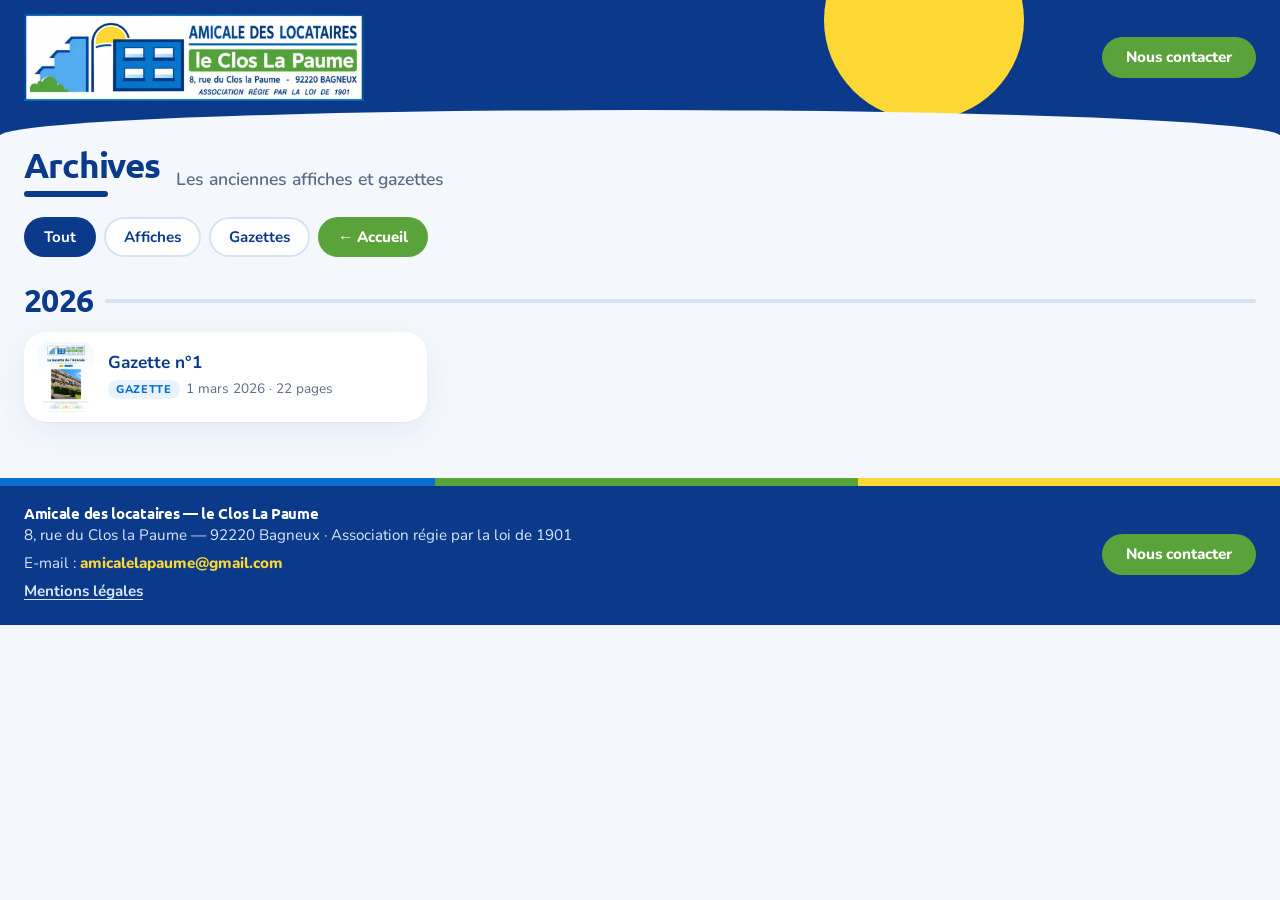
==== commit 83cb091f: "Mise à jour du site – 10/11/2026 14:35" ====
--- a/archives.html
+++ b/archives.html
@@ -11,14 +11,14 @@
   <link rel="preconnect" href="https://fonts.googleapis.com">
   <link rel="preconnect" href="https://fonts.gstatic.com" crossorigin>
   <link href="https://fonts.googleapis.com/css2?family=Ubuntu:wght@500;700&family=Nunito:wght@400;600;700;800&display=swap" rel="stylesheet">
-  <link rel="stylesheet" href="style.css?v=25">
+  <link rel="stylesheet" href="style.css?v=26">
 </head>
 <body>
   <header class="site-header site-header-compact">
     <div class="header-sky" aria-hidden="true"><span class="sun"></span></div>
     <div class="wrap">
       <a class="logo-card logo-lien" href="index.html" aria-label="Retour à l'accueil du site">
-        <img src="assets/logo.png?v=transp1" alt="Amicale des locataires le Clos La Paume – Bagneux" width="1600" height="534">
+        <img src="assets/logo.png?v=new1" alt="Amicale des locataires le Clos La Paume – Bagneux" width="2000" height="509">
       </a>
       <button class="btn btn-contact header-contact" id="contact-nav" type="button">Nous contacter</button>
     </div>
--- a/style.css
+++ b/style.css
@@ -786,20 +786,12 @@
   .intro-aside, .aside-gazette { min-width: 0; width: 100%; box-sizing: border-box; }
 }
 
-.site-header, .site-header-compact { background: #cfe6fb; }
-.site-header::after { background: var(--bg); }
-
-
-.site-header, .site-header-compact { background: #cfe6fb; }
-
-
-/* Aperçu : pied de page en bleu clair */
-.footer { background: #cfe6fb; color: var(--navy); }
-.footer-name { color: var(--navy); }
-.footer-small { opacity: 1; }
-.footer-mail .email-texte { color: var(--navy); }
-.footer-liens a { color: var(--blue); }
-.footer-liens a:hover { color: var(--navy); }
+
+
+
+
+/* Retour au bleu d'origine : en-tête et pied de page = bleu de l'encart gazette */
+.site-header, .site-header-compact, .footer { background: var(--navy); }
 
 .legal-tete { display: flex; align-items: center; justify-content: flex-start; gap: 24px; flex-wrap: wrap; margin-bottom: 8px; }
 .legal-tete .pill { margin-bottom: 0; }
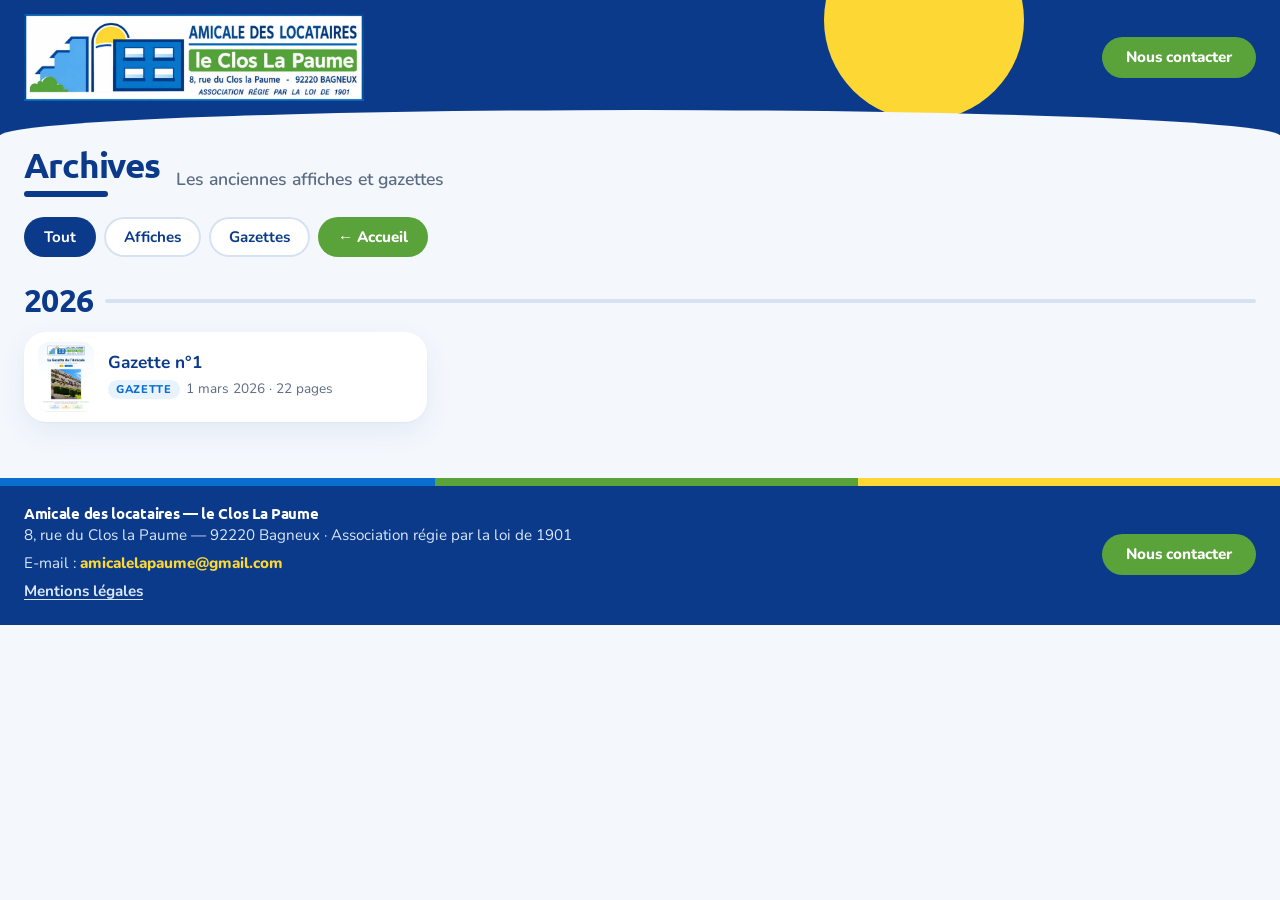
==== commit 16c9be79: "Mise à jour du site – 10/11/2026 14:48" ====
--- a/archives.html
+++ b/archives.html
@@ -11,7 +11,7 @@
   <link rel="preconnect" href="https://fonts.googleapis.com">
   <link rel="preconnect" href="https://fonts.gstatic.com" crossorigin>
   <link href="https://fonts.googleapis.com/css2?family=Ubuntu:wght@500;700&family=Nunito:wght@400;600;700;800&display=swap" rel="stylesheet">
-  <link rel="stylesheet" href="style.css?v=26">
+  <link rel="stylesheet" href="style.css?v=28">
 </head>
 <body>
   <header class="site-header site-header-compact">
--- a/style.css
+++ b/style.css
@@ -826,3 +826,26 @@
 
 .aside-gazette::before { width: 90px; height: 90px; right: -34px; top: -34px; }
 .aside-gazette { padding-right: 56px; }
+
+/* Aperçu mobile : « Dernier numéro » sur toute la largeur au-dessus de la vignette et du titre */
+@media (max-width: 640px) {
+  .aside-gazette {
+    display: grid; grid-template-columns: auto 1fr; column-gap: 16px; row-gap: 6px;
+    align-items: center; padding: 16px 18px 18px;
+  }
+  .aside-gazette .gazette-corps, .aside-gazette .gazette-info { display: contents; }
+  .aside-gazette .gazette-badge { grid-column: 1 / -1; grid-row: 1; display: block; text-align: center; margin: 0; padding: 7px 12px; font-size: .8rem; }
+  .aside-gazette .aside-couv { grid-column: 1; grid-row: 2 / span 2; width: 84px; align-self: start; transform: rotate(-2deg); }
+  .aside-gazette h3 { grid-column: 2; grid-row: 2; align-self: end; font-size: 1.25rem; margin: 0; }
+  .aside-gazette .gazette-info p { grid-column: 2; grid-row: 3; align-self: start; margin: 0; font-size: .85rem; }
+  .aside-gazette .gazette-actions { grid-column: 1 / -1; grid-row: 4; display: flex; flex-wrap: wrap; gap: 8px; margin-top: 8px; }
+  .aside-gazette .gazette-actions .btn { padding: 9px 14px; font-size: .82rem; }
+  .aside-gazette::before { width: 70px; height: 70px; right: -28px; top: -28px; }
+}
+
+
+/* Aperçu mobile : badge à la taille de son texte, soleil jaune remis */
+@media (max-width: 640px) {
+  .aside-gazette .gazette-badge { grid-column: 1 / -1; justify-self: start; text-align: left; display: inline-block; padding: 4px 12px; font-size: .8rem; }
+  .aside-gazette::before { display: block; width: 90px; height: 90px; right: -34px; top: -34px; }
+}
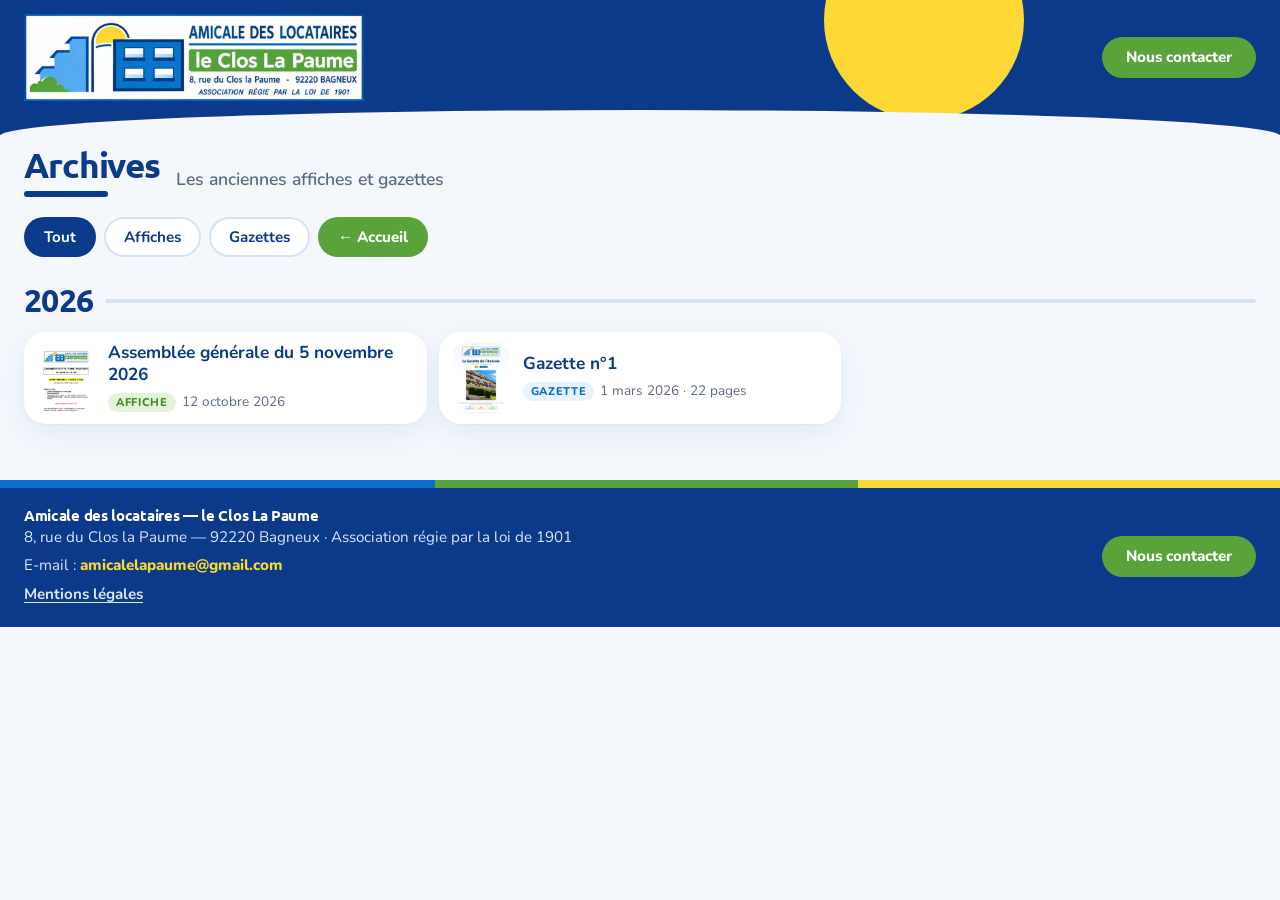
==== commit 56b7a6fb: "Mise à jour du site – 15/11/2026 17:02" ====
--- a/archives.html
+++ b/archives.html
@@ -4,9 +4,9 @@
   <meta charset="utf-8">
   <meta name="viewport" content="width=device-width, initial-scale=1">
   <title>Archives – Amicale des locataires Le Clos La Paume</title>
-  <meta name="description" content="Archives du site de l'Amicale des locataires du Clos La Paume : anciennes affiches et gazettes.">
-  <link rel="icon" type="image/png" sizes="32x32" href="assets/icone-32.png?v=2">
-  <link rel="icon" type="image/png" sizes="512x512" href="assets/icone.png?v=2">
+  <meta name="description" content="Archives du site de l'Amicale des locataires du Clos La Paume : anciennes affiches et gazettes.">
+  <link rel="icon" type="image/png" sizes="32x32" href="assets/icone-32.png?v=2">
+  <link rel="icon" type="image/png" sizes="512x512" href="assets/icone.png?v=2">
   <link rel="apple-touch-icon" href="assets/icone-180.png?v=2">
   <link rel="preconnect" href="https://fonts.googleapis.com">
   <link rel="preconnect" href="https://fonts.gstatic.com" crossorigin>
@@ -18,7 +18,7 @@
     <div class="header-sky" aria-hidden="true"><span class="sun"></span></div>
     <div class="wrap">
       <a class="logo-card logo-lien" href="index.html" aria-label="Retour à l'accueil du site">
-        <img src="assets/logo.png?v=new1" alt="Amicale des locataires le Clos La Paume – Bagneux" width="2000" height="509">
+        <img src="assets/logo.png?v=20261115170147" alt="Amicale des locataires le Clos La Paume – Bagneux" width="2000" height="509">
       </a>
       <button class="btn btn-contact header-contact" id="contact-nav" type="button">Nous contacter</button>
     </div>
@@ -34,7 +34,7 @@
     <div class="filtres" role="tablist" aria-label="Filtrer les archives">
       <button class="filtre is-active" data-filtre="tout" role="tab" aria-selected="true">Tout</button>
       <button class="filtre" data-filtre="affiche" role="tab" aria-selected="false">Affiches</button>
-      <button class="filtre" data-filtre="gazette" role="tab" aria-selected="false">Gazettes</button>
+      <button class="filtre" data-filtre="gazette" role="tab" aria-selected="false">Gazettes</button>
       <a class="btn btn-contact btn-filtre" href="index.html">&larr; Accueil</a>
     </div>
       </div>
@@ -101,7 +101,7 @@
     <p class="contact-aide">Le bouton « Écrire un e-mail » ouvre votre messagerie. Si rien ne se passe, copiez l'adresse et collez-la dans votre messagerie habituelle (Gmail, Outlook…).</p>
   </dialog>
 
-  <script src="data/content.js?v=20261105175135"></script>
+  <script src="data/content.js?v=20261115170147"></script>
   <script src="commun.js?v=9"></script>
   <script src="visionneuse.js?v=11"></script>
   <script src="contact.js?v=11"></script>
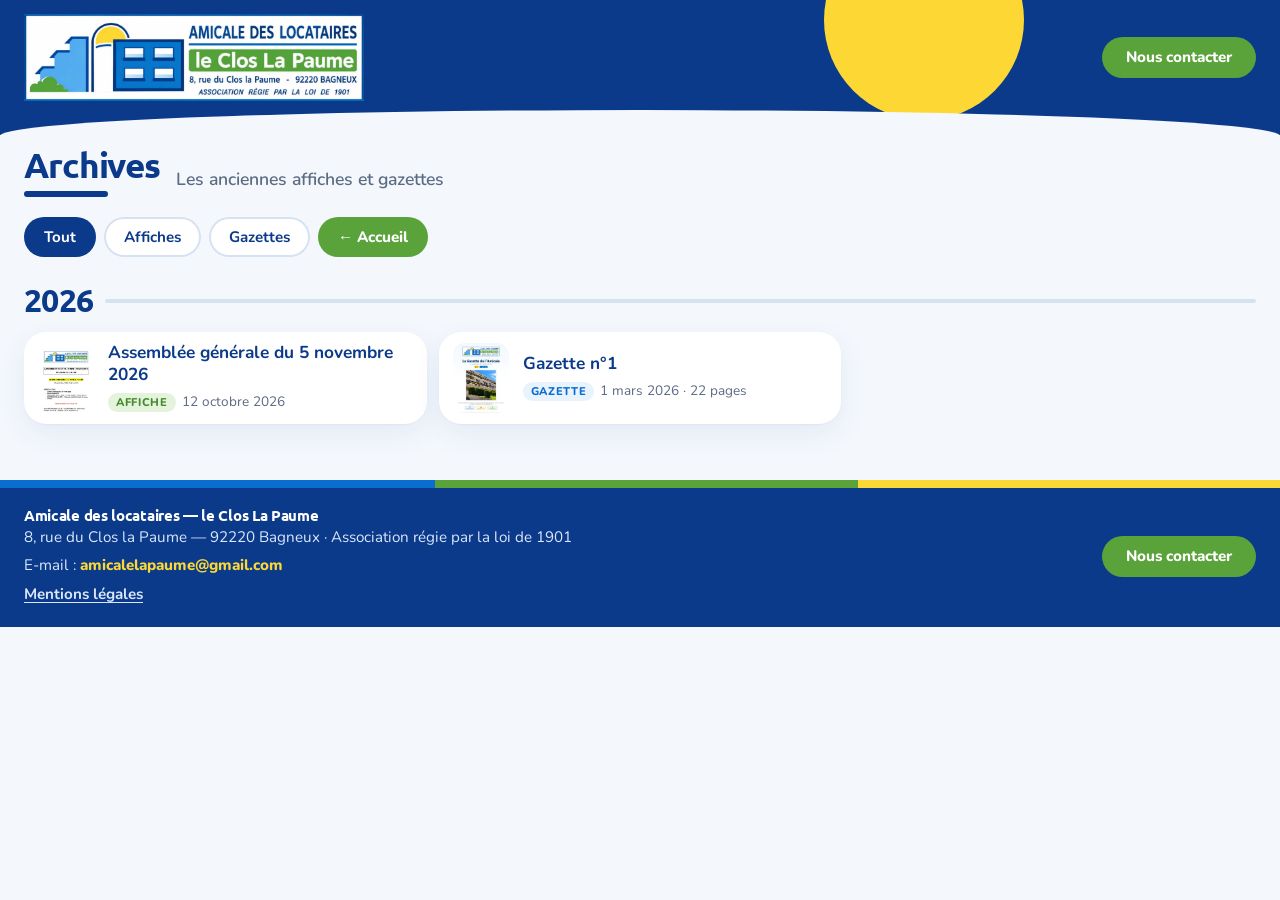
==== commit bd2ee288: "Mise à jour du site – 15/11/2026 17:16" ====
--- a/archives.html
+++ b/archives.html
@@ -18,7 +18,7 @@
     <div class="header-sky" aria-hidden="true"><span class="sun"></span></div>
     <div class="wrap">
       <a class="logo-card logo-lien" href="index.html" aria-label="Retour à l'accueil du site">
-        <img src="assets/logo.png?v=20261115170147" alt="Amicale des locataires le Clos La Paume – Bagneux" width="2000" height="509">
+        <img src="assets/logo.png?v=20261115171603" alt="Amicale des locataires le Clos La Paume – Bagneux" width="2000" height="509">
       </a>
       <button class="btn btn-contact header-contact" id="contact-nav" type="button">Nous contacter</button>
     </div>
@@ -101,7 +101,7 @@
     <p class="contact-aide">Le bouton « Écrire un e-mail » ouvre votre messagerie. Si rien ne se passe, copiez l'adresse et collez-la dans votre messagerie habituelle (Gmail, Outlook…).</p>
   </dialog>
 
-  <script src="data/content.js?v=20261115170147"></script>
+  <script src="data/content.js?v=20261115171603"></script>
   <script src="commun.js?v=9"></script>
   <script src="visionneuse.js?v=11"></script>
   <script src="contact.js?v=11"></script>
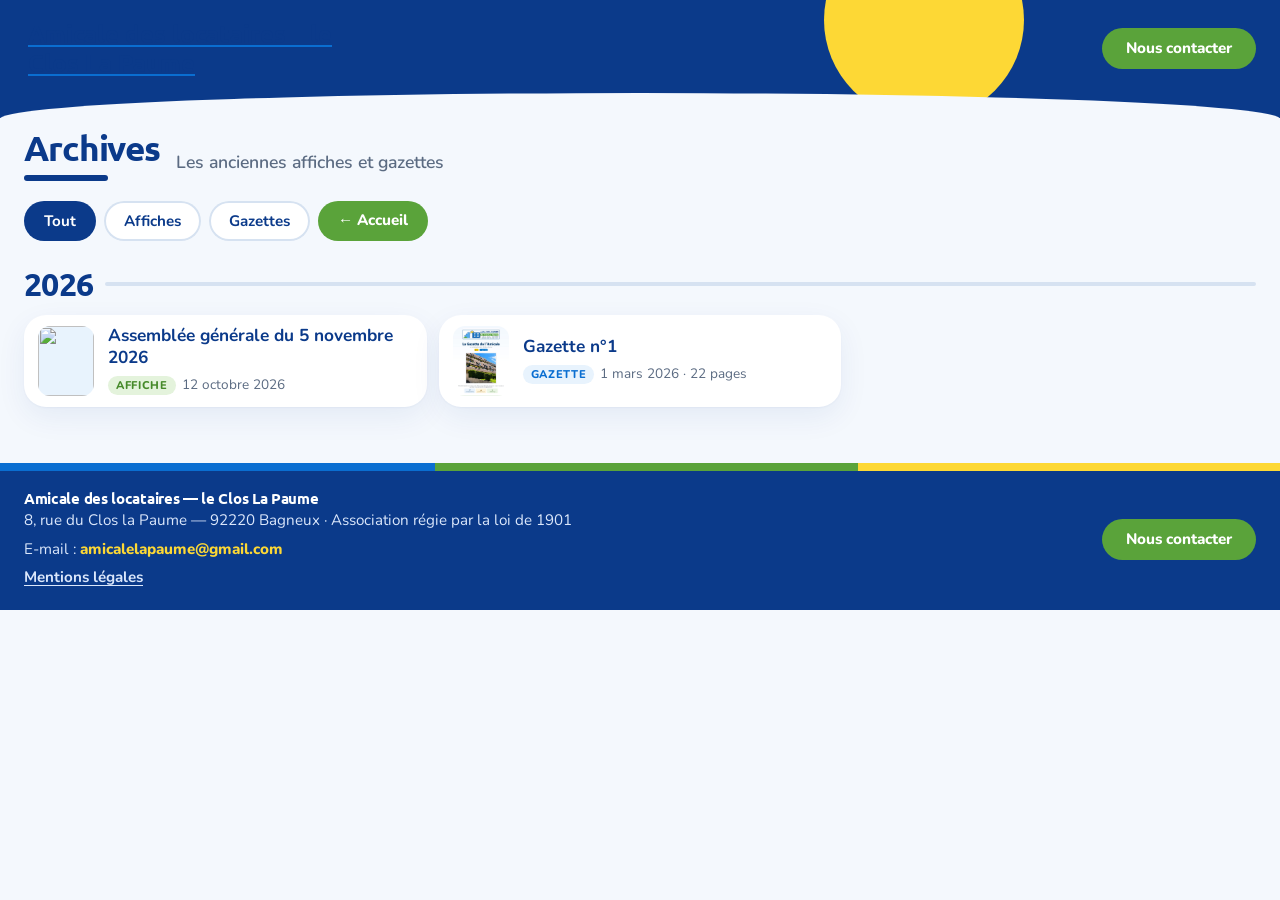
==== commit 0052cc1f: "Mise à jour du site – 20/11/2026 10:12" ====
--- a/archives.html
+++ b/archives.html
@@ -18,7 +18,7 @@
     <div class="header-sky" aria-hidden="true"><span class="sun"></span></div>
     <div class="wrap">
       <a class="logo-card logo-lien" href="index.html" aria-label="Retour à l'accueil du site">
-        <img src="assets/logo.png?v=20261115171603" alt="Amicale des locataires le Clos La Paume – Bagneux" width="2000" height="509">
+        <img src="assets/logo.png?v=20261120101139" alt="Amicale des locataires le Clos La Paume – Bagneux" width="2000" height="509">
       </a>
       <button class="btn btn-contact header-contact" id="contact-nav" type="button">Nous contacter</button>
     </div>
@@ -101,7 +101,7 @@
     <p class="contact-aide">Le bouton « Écrire un e-mail » ouvre votre messagerie. Si rien ne se passe, copiez l'adresse et collez-la dans votre messagerie habituelle (Gmail, Outlook…).</p>
   </dialog>
 
-  <script src="data/content.js?v=20261115171603"></script>
+  <script src="data/content.js?v=20261120101139"></script>
   <script src="commun.js?v=9"></script>
   <script src="visionneuse.js?v=11"></script>
   <script src="contact.js?v=11"></script>
--- a/style.css
+++ b/style.css
@@ -809,7 +809,7 @@
 .intro-grid { grid-template-columns: 1fr; gap: 20px; }
 .intro-texte { max-width: none; }
 .intro-aside { max-width: 760px; }
-.intro .intro-aside .aside-gazette { margin: 0; }
+.intro .intro-aside .aside-gazette { margin: 0; }
 
 /* Aperçu : encart gazette sur toute la largeur */
 .intro-aside { max-width: none; }
@@ -820,12 +820,12 @@
 .aside-gazette .gazette-info p { margin: 0; }
 .aside-gazette .gazette-actions { display: flex; flex-wrap: wrap; gap: 10px; align-items: center; }
 .aside-gazette .gazette-actions .btn { margin: 0; padding: 12px 22px; }
-.aside-couv { width: 96px; }
+.aside-couv { width: 96px; }
 .aside-gazette .gazette-corps { flex-direction: row; }
-@media (max-width: 640px) { .aside-gazette .gazette-corps { flex-direction: column; align-items: flex-start; } }
+@media (max-width: 640px) { .aside-gazette .gazette-corps { flex-direction: column; align-items: flex-start; } }
 
 .aside-gazette::before { width: 90px; height: 90px; right: -34px; top: -34px; }
-.aside-gazette { padding-right: 56px; }
+.aside-gazette { padding-right: 56px; }
 
 /* Aperçu mobile : « Dernier numéro » sur toute la largeur au-dessus de la vignette et du titre */
 @media (max-width: 640px) {
@@ -841,11 +841,16 @@
   .aside-gazette .gazette-actions { grid-column: 1 / -1; grid-row: 4; display: flex; flex-wrap: wrap; gap: 8px; margin-top: 8px; }
   .aside-gazette .gazette-actions .btn { padding: 9px 14px; font-size: .82rem; }
   .aside-gazette::before { width: 70px; height: 70px; right: -28px; top: -28px; }
-}
-
+}
+
 
 /* Aperçu mobile : badge à la taille de son texte, soleil jaune remis */
 @media (max-width: 640px) {
   .aside-gazette .gazette-badge { grid-column: 1 / -1; justify-self: start; text-align: left; display: inline-block; padding: 4px 12px; font-size: .8rem; }
   .aside-gazette::before { display: block; width: 90px; height: 90px; right: -34px; top: -34px; }
-}
+}
+
+/* Pied de page : boutons empilés */
+.footer-boutons { display: flex; flex-direction: column; gap: 12px; align-items: stretch; text-align: center; }
+.btn-archives { background: transparent; color: #fff; border: 2px solid rgba(255,255,255,.75); box-shadow: none; text-decoration: none; }
+.btn-archives:hover { background: rgba(255,255,255,.14); color: #fff; }
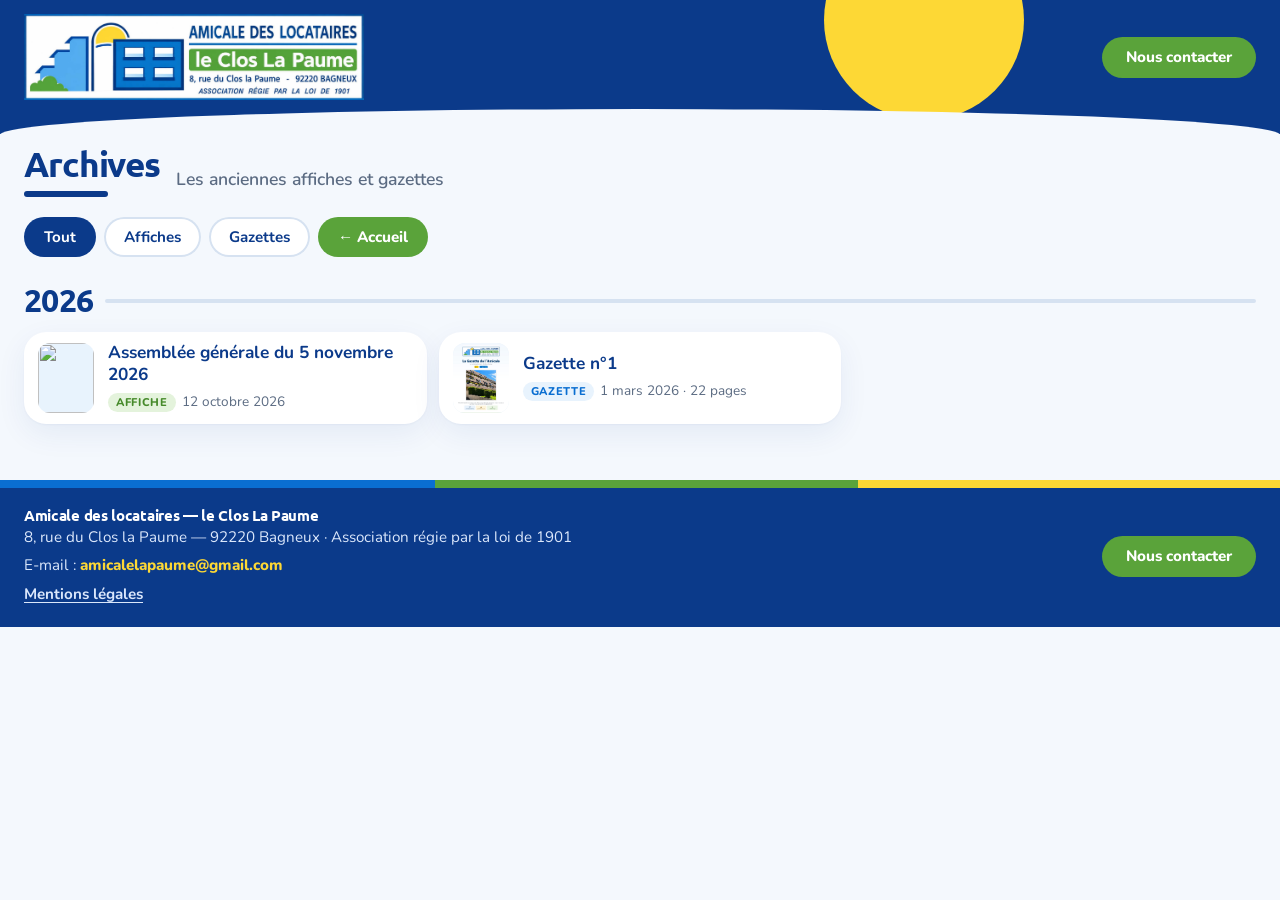
==== commit 65542f7e: "Mise à jour du site – 20/11/2026 16:56" ====
--- a/archives.html
+++ b/archives.html
@@ -18,7 +18,7 @@
     <div class="header-sky" aria-hidden="true"><span class="sun"></span></div>
     <div class="wrap">
       <a class="logo-card logo-lien" href="index.html" aria-label="Retour à l'accueil du site">
-        <img src="assets/logo.png?v=20261120101139" alt="Amicale des locataires le Clos La Paume – Bagneux" width="2000" height="509">
+        <img src="assets/logo.png?v=20261120165624" alt="Amicale des locataires le Clos La Paume – Bagneux" width="1600" height="407">
       </a>
       <button class="btn btn-contact header-contact" id="contact-nav" type="button">Nous contacter</button>
     </div>
@@ -101,7 +101,7 @@
     <p class="contact-aide">Le bouton « Écrire un e-mail » ouvre votre messagerie. Si rien ne se passe, copiez l'adresse et collez-la dans votre messagerie habituelle (Gmail, Outlook…).</p>
   </dialog>
 
-  <script src="data/content.js?v=20261120101139"></script>
+  <script src="data/content.js?v=20261120165624"></script>
   <script src="commun.js?v=9"></script>
   <script src="visionneuse.js?v=11"></script>
   <script src="contact.js?v=11"></script>
